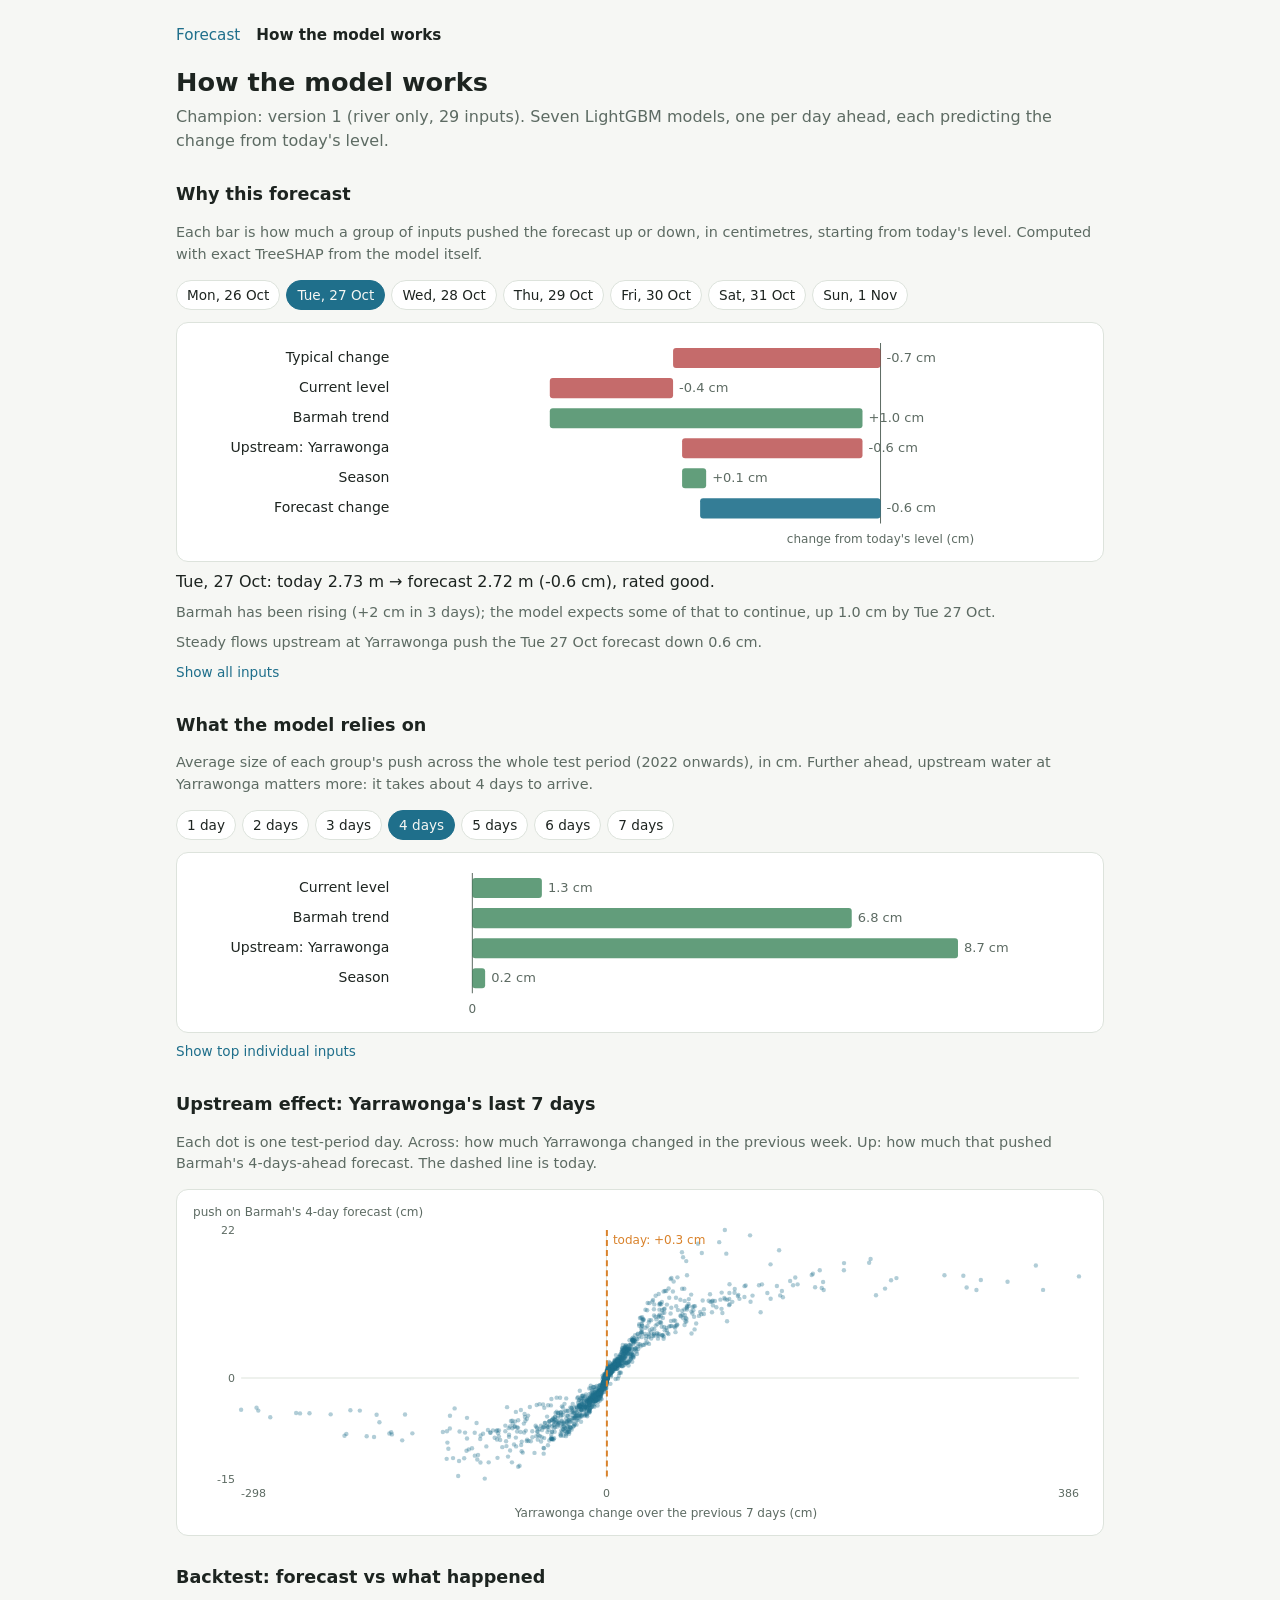
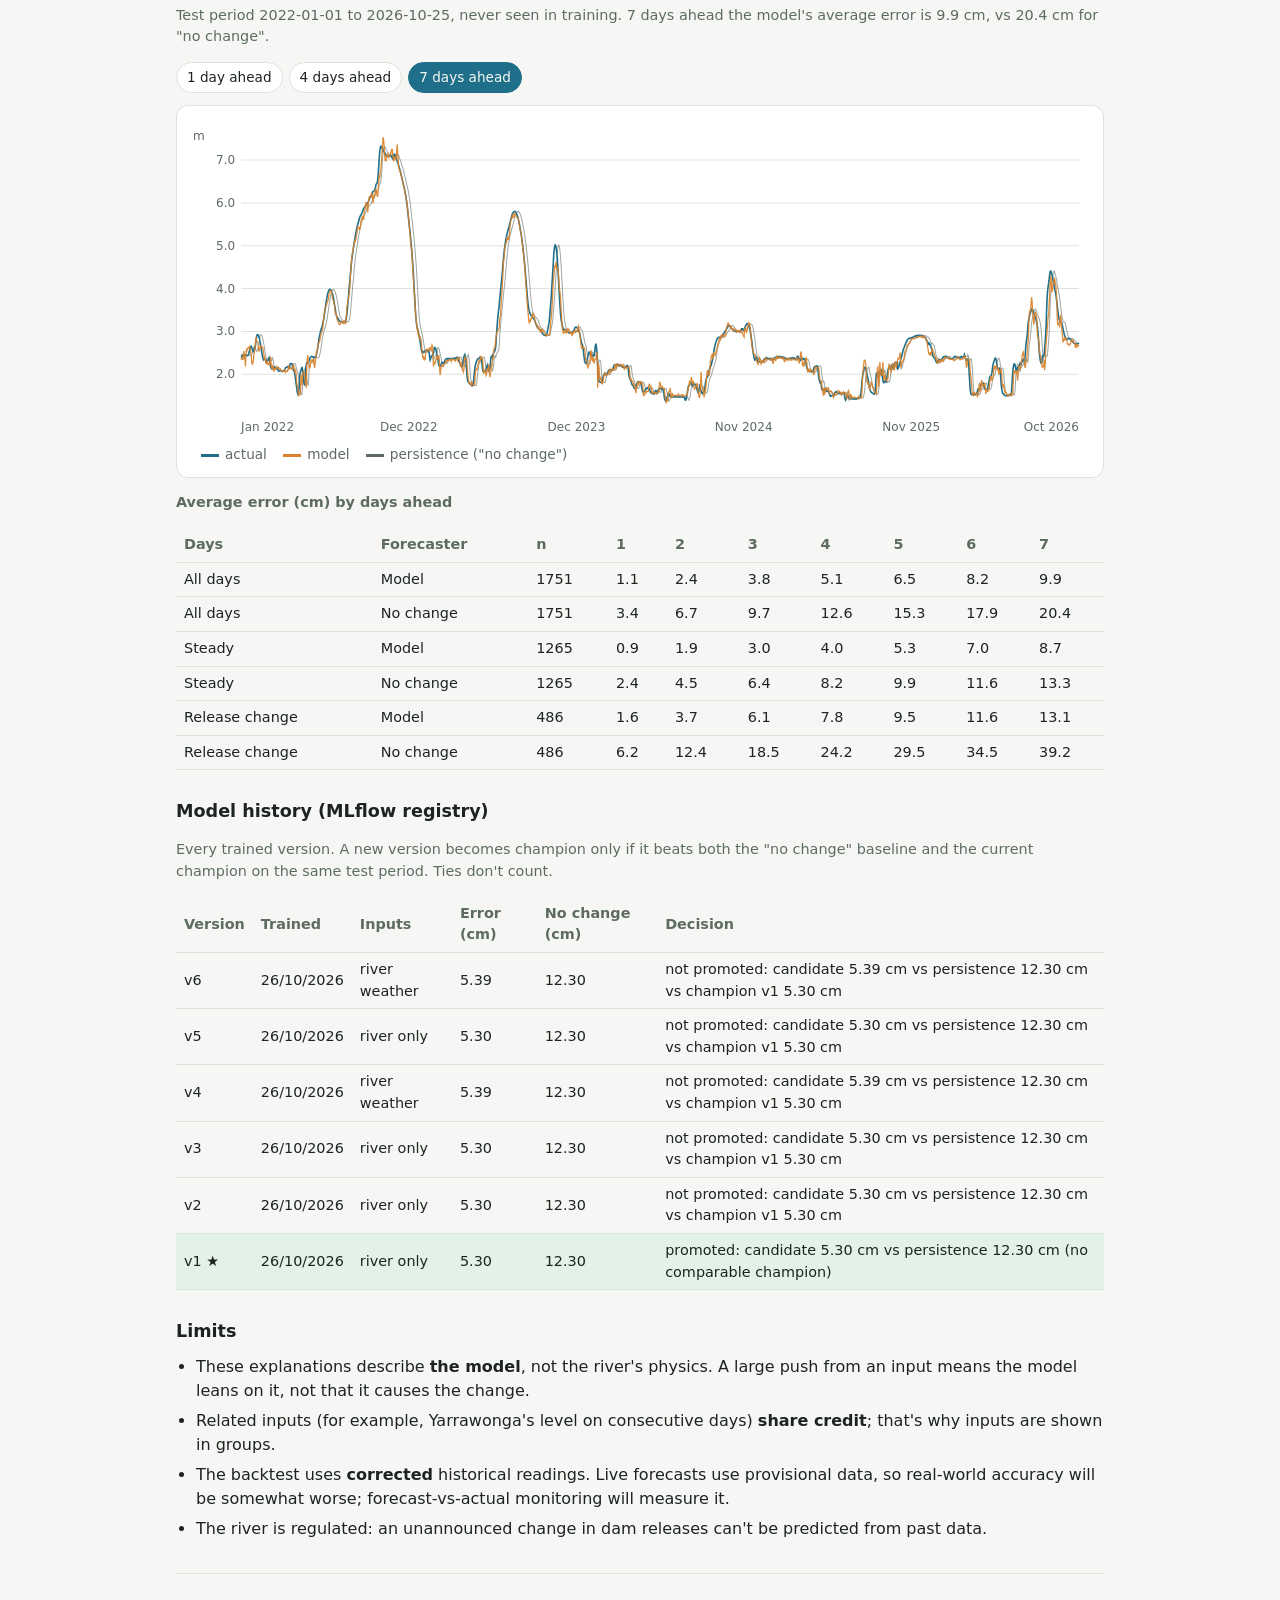
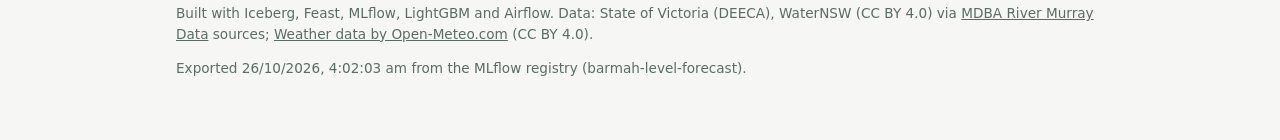
==== site/model.html @ 470d96b7 "Add model explainability page: SHAP, backtest, MLflow registry history - BarmahForecaster.contributi" ====
<!doctype html>
<html lang="en">
<head>
<meta charset="utf-8">
<meta name="viewport" content="width=device-width, initial-scale=1">
<title>Barmah Model Explained</title>
<meta name="description" content="How the Barmah river level forecast works: SHAP explanations, backtest and MLflow model history.">
<link rel="stylesheet" href="style.css">
</head>
<body>
<main>
  <nav><a href="index.html">Forecast</a><a href="model.html" aria-current="page">How the model works</a></nav>
  <h1>How the model works</h1>
  <p class="sub" id="intro">Loading…</p>

  <section id="why">
    <h2>Why this forecast</h2>
    <p class="note">Each bar is how much a group of inputs pushed the forecast up or down, in centimetres,
      starting from today's level. Computed with exact TreeSHAP from the model itself.</p>
    <div class="picker" id="day-picker"></div>
    <div class="chart"><svg id="waterfall" viewBox="0 0 900 260" role="img" aria-label="Forecast explanation waterfall"></svg></div>
    <div id="captions"></div>
    <button class="toggle" id="feat-toggle" aria-expanded="false">Show all inputs</button>
    <div class="scroll" id="feat-detail" hidden></div>
  </section>

  <section>
    <h2>What the model relies on</h2>
    <p class="note">Average size of each group's push across the whole test period (2022 onwards), in cm.
      Further ahead, upstream water at Yarrawonga matters more: it takes about 4 days to arrive.</p>
    <div class="picker" id="imp-picker"></div>
    <div class="chart"><svg id="importance" viewBox="0 0 900 220" role="img" aria-label="Global importance"></svg></div>
    <button class="toggle" id="imp-toggle" aria-expanded="false">Show top individual inputs</button>
    <div class="chart" id="imp-detail-box" hidden><svg id="imp-detail" viewBox="0 0 900 420" role="img" aria-label="Top inputs"></svg></div>
  </section>

  <section>
    <h2>Upstream effect: Yarrawonga's last 7 days</h2>
    <p class="note">Each dot is one test-period day. Across: how much Yarrawonga changed in the previous week.
      Up: how much that pushed Barmah's 4-days-ahead forecast. The dashed line is today.</p>
    <div class="chart"><svg id="effect" viewBox="0 0 900 320" role="img" aria-label="Effect of Yarrawonga change"></svg></div>
  </section>

  <section>
    <h2>Backtest: forecast vs what happened</h2>
    <p class="note" id="bt-note"></p>
    <div class="picker" id="bt-picker"></div>
    <div class="chart"><svg id="backtest" viewBox="0 0 900 320" role="img" aria-label="Backtest"></svg>
      <div class="legend"><span style="background:var(--river)"></span>actual
        <span style="background:var(--forecast)"></span>model
        <span style="background:var(--muted)"></span>persistence ("no change")</div>
    </div>
    <h3 class="note">Average error (cm) by days ahead</h3>
    <div class="scroll" id="scores"></div>
  </section>

  <section>
    <h2>Model history (MLflow registry)</h2>
    <p class="note">Every trained version. A new version becomes champion only if it beats both the
      "no change" baseline and the current champion on the same test period. Ties don't count.</p>
    <div class="scroll" id="history"></div>
  </section>

  <section>
    <h2>Limits</h2>
    <ul class="limits">
      <li>These explanations describe <strong>the model</strong>, not the river's physics. A large push from an
        input means the model leans on it, not that it causes the change.</li>
      <li>Related inputs (for example, Yarrawonga's level on consecutive days) <strong>share credit</strong>; that's why
        inputs are shown in groups.</li>
      <li>The backtest uses <strong>corrected</strong> historical readings. Live forecasts use provisional data, so
        real-world accuracy will be somewhat worse; forecast-vs-actual monitoring will measure it.</li>
      <li>The river is regulated: an unannounced change in dam releases can't be predicted from past data.</li>
    </ul>
  </section>

  <footer>
    <p>Built with Iceberg, Feast, MLflow, LightGBM and Airflow. Data: State of Victoria (DEECA), WaterNSW
      (CC BY 4.0) via <a href="https://riverdata.mdba.gov.au/">MDBA River Murray Data</a> sources;
      <a href="https://open-meteo.com/">Weather data by Open-Meteo.com</a> (CC BY 4.0).</p>
    <p id="meta"></p>
  </footer>
</main>

<script>
const NS = "http://www.w3.org/2000/svg";
const GROUP_ORDER = ["Current level", "Barmah trend", "Upstream: Yarrawonga", "Season", "Weather"];
const css = n => getComputedStyle(document.documentElement).getPropertyValue(n).trim();
const fmtDay = iso => new Date(iso + "T00:00:00").toLocaleDateString("en-AU",
  { weekday: "short", day: "numeric", month: "short" });
const fmtMonth = iso => new Date(iso + "T00:00:00").toLocaleDateString("en-AU", { month: "short", year: "numeric" });
const sign = v => (v > 0 ? "+" : "") + v.toFixed(1);

function el(tag, cls, text) {
  const e = document.createElement(tag);
  if (cls) e.className = cls;
  if (text !== undefined) e.textContent = text;
  return e;
}
function svgReset(svg) { while (svg.firstChild) svg.firstChild.remove(); }
function add(svg, tag, attrs, text) {
  const e = document.createElementNS(NS, tag);
  for (const [k, v] of Object.entries(attrs)) e.setAttribute(k, v);
  if (text !== undefined) e.textContent = text;
  svg.append(e);
  return e;
}
function picker(id, options, initial, onPick) {
  const box = document.getElementById(id);
  box.innerHTML = "";
  const buttons = options.map(([value, label]) => {
    const b = el("button", null, label);
    b.type = "button";
    b.onclick = () => { buttons.forEach(x => x.setAttribute("aria-pressed", String(x === b))); onPick(value); };
    box.append(b);
    return b;
  });
  const start = buttons[Math.max(0, options.findIndex(o => o[0] === initial))];
  start.click();
}
function table(rows, head) {
  const t = el("table"), tr = el("tr");
  head.forEach(h => tr.append(el("th", null, h)));
  t.append(tr);
  rows.forEach(r => {
    const row = el("tr", r.cls);
    r.cells.forEach(c => row.append(el("td", null, c)));
    t.append(row);
  });
  return t;
}

/* Horizontal bars, positive/negative around zero (waterfall when cumulative). */
function hbars(svg, items, { cumulative = false, labelW = 210 } = {}) {
  svgReset(svg);
  const vb = svg.viewBox.baseVal, W = vb.width, rowH = 30, T = 8, B = 26;
  const H = T + B + rowH * items.length;
  svg.setAttribute("viewBox", `0 0 ${W} ${H}`);
  let run = 0;
  const spans = items.map(it => {
    if (it.total) return [0, it.value];
    const a = cumulative ? run : 0, b = a + it.value;
    if (cumulative) run = b;
    return [a, b];
  });
  const ends = spans.flat().concat(0);
  let lo = Math.min(...ends), hi = Math.max(...ends);
  const pad = Math.max(0.5, (hi - lo) * 0.15); lo -= pad; hi += pad;
  const L = labelW, R = 60, x = v => L + (W - L - R) * (v - lo) / (hi - lo);
  add(svg, "line", { x1: x(0), x2: x(0), y1: T, y2: H - B, stroke: css("--muted"), "stroke-width": 1 });
  items.forEach((it, i) => {
    const [a, b] = spans[i], y = T + i * rowH;
    const color = it.total ? css("--river") : (it.value >= 0 ? css("--good") : css("--nogo"));
    add(svg, "text", { x: L - 10, y: y + 19, "text-anchor": "end", "font-size": 14, fill: css("--text") }, it.label);
    add(svg, "rect", { x: Math.min(x(a), x(b)), y: y + 5, width: Math.max(2, Math.abs(x(b) - x(a))),
                       height: rowH - 10, rx: 3, fill: color, opacity: it.total ? 0.9 : 0.75 });
    add(svg, "text", { x: Math.max(x(a), x(b)) + 6, y: y + 19, "font-size": 13, fill: css("--muted") },
        (it.unsigned ? it.value.toFixed(1) : sign(it.value)) + " cm");
  });
  add(svg, "text", { x: x(0), y: H - 6, "text-anchor": "middle", "font-size": 12, fill: css("--muted") },
      cumulative ? "change from today's level (cm)" : "0");
}

/* Line chart over dates. series: [{values, color, width, dash}] */
function lines(svg, dates, series, { yLabel = "m" } = {}) {
  svgReset(svg);
  const W = 900, H = 320, L = 52, R = 12, T = 12, B = 30;
  const all = series.flatMap(s => s.values).filter(v => v != null);
  const lo = Math.floor((Math.min(...all) - 0.1) * 10) / 10, hi = Math.ceil((Math.max(...all) + 0.1) * 10) / 10;
  const x = i => L + (W - L - R) * i / Math.max(1, dates.length - 1);
  const y = v => T + (H - T - B) * (1 - (v - lo) / (hi - lo));
  const step = (hi - lo) > 3 ? 1 : (hi - lo) > 1.5 ? 0.5 : 0.2;
  for (let v = Math.ceil(lo / step) * step; v <= hi + 1e-9; v += step) {
    add(svg, "line", { x1: L, x2: W - R, y1: y(v), y2: y(v), stroke: css("--line") });
    add(svg, "text", { x: L - 6, y: y(v) + 4, "text-anchor": "end", "font-size": 12, fill: css("--muted") }, v.toFixed(1));
  }
  add(svg, "text", { x: 4, y: T + 10, "font-size": 12, fill: css("--muted") }, yLabel);
  for (const s of series) {
    add(svg, "polyline", { points: s.values.map((v, i) => `${x(i)},${y(v)}`).join(" "), fill: "none",
      stroke: s.color, "stroke-width": s.width || 1.5, "stroke-dasharray": s.dash || "", opacity: s.opacity || 1 });
  }
  const ticks = 5;
  for (let k = 0; k <= ticks; k++) {
    const i = Math.round((dates.length - 1) * k / ticks);
    add(svg, "text", { x: x(i), y: H - 8, "font-size": 12, fill: css("--muted"),
      "text-anchor": k === 0 ? "start" : k === ticks ? "end" : "middle" }, fmtMonth(dates[i]));
  }
}

function scatter(svg, points, todayX) {
  svgReset(svg);
  const W = 900, H = 320, L = 52, R = 12, T = 28, B = 44;
  const xs = points.map(p => p[0]).concat(todayX ?? []), ys = points.map(p => p[1]);
  const xlo = Math.min(...xs), xhi = Math.max(...xs), ylo = Math.min(...ys, 0), yhi = Math.max(...ys, 0);
  const x = v => L + (W - L - R) * (v - xlo) / (xhi - xlo || 1);
  const y = v => T + (H - T - B) * (1 - (v - ylo) / (yhi - ylo || 1));
  add(svg, "line", { x1: L, x2: W - R, y1: y(0), y2: y(0), stroke: css("--line") });
  add(svg, "line", { x1: x(0), x2: x(0), y1: T, y2: H - B, stroke: css("--line") });
  for (const [px, py] of points) add(svg, "circle", { cx: x(px), cy: y(py), r: 2.2, fill: css("--river"), opacity: 0.35 });
  if (todayX != null) {
    add(svg, "line", { x1: x(todayX), x2: x(todayX), y1: T, y2: H - B, stroke: css("--forecast"),
                       "stroke-width": 2, "stroke-dasharray": "6 4" });
    add(svg, "text", { x: x(todayX) + 6, y: T + 14, "font-size": 12, fill: css("--forecast") },
        `today: ${sign(todayX)} cm`);
  }
  add(svg, "text", { x: (L + W) / 2, y: H - 6, "text-anchor": "middle", "font-size": 12, fill: css("--muted") },
      "Yarrawonga change over the previous 7 days (cm)");
  add(svg, "text", { x: 4, y: 14, "font-size": 12, fill: css("--muted") }, "push on Barmah's 4-day forecast (cm)");
  [[xlo, "start"], [0, "middle"], [xhi, "end"]].forEach(([v, anchor]) =>
    add(svg, "text", { x: x(v), y: H - 26, "text-anchor": anchor, "font-size": 11, fill: css("--muted") }, Math.round(v)));
  for (const v of [ylo, 0, yhi]) add(svg, "text", { x: L - 6, y: y(v) + 4, "text-anchor": "end", "font-size": 11,
                                                     fill: css("--muted") }, v.toFixed(0));
}

function renderWhy(forecast, date) {
  const day = forecast.days.find(d => d.date === date) || forecast.days[0];
  const ex = day.explanation;
  const items = [{ label: "Typical change", value: ex.base_cm }];
  for (const g of GROUP_ORDER) if (g in ex.groups_cm) items.push({ label: g, value: ex.groups_cm[g] });
  const total = Math.round((ex.forecast_m - ex.current_m) * 1000) / 10;
  items.push({ label: "Forecast change", value: total, total: true });
  hbars(document.getElementById("waterfall"), items, { cumulative: true });

  const cap = document.getElementById("captions");
  cap.innerHTML = "";
  cap.append(el("p", "caption", `${fmtDay(day.date)}: today ${ex.current_m.toFixed(2)} m → forecast ` +
    `${ex.forecast_m.toFixed(2)} m (${sign(total)} cm), rated ${day.rating}.`));
  ex.captions.forEach(c => cap.append(el("p", "caption note", c)));

  const detail = document.getElementById("feat-detail");
  detail.innerHTML = "";
  detail.append(table(Object.entries(ex.features_cm).map(([k, v]) => ({ cells: [k, sign(v) + " cm"] })),
                      ["Input", "Push"]));
}

function renderImportance(card, h) {
  const imp = card.importance[String(h)];
  hbars(document.getElementById("importance"),
        GROUP_ORDER.filter(g => g in imp.groups).map(g => ({ label: g, value: imp.groups[g], unsigned: true })));
  const top = Object.entries(imp.features).slice(0, 12).map(([k, v]) => ({ label: k, value: v, unsigned: true }));
  hbars(document.getElementById("imp-detail"), top);
}

function renderBacktest(card, h) {
  const bt = card.backtest[String(h)];
  lines(document.getElementById("backtest"), bt.dates, [
    { values: bt.persistence, color: css("--muted"), width: 1, opacity: 0.6 },
    { values: bt.actual, color: css("--river"), width: 1.6 },
    { values: bt.predicted, color: css("--forecast"), width: 1.3, opacity: 0.9 },
  ]);
  const all = card.scores_cm.find(s => s.regime === "all" && s.forecaster === "model");
  const base = card.scores_cm.find(s => s.regime === "all" && s.forecaster === "persistence");
  document.getElementById("bt-note").textContent =
    `Test period ${card.test_start} to ${card.test_end}, never seen in training. ` +
    `${h} day${h > 1 ? "s" : ""} ahead the model's average error is ${all.mae[h - 1].toFixed(1)} cm, ` +
    `vs ${base.mae[h - 1].toFixed(1)} cm for "no change".`;
}

function toggle(btnId, boxId, onLabel, offLabel) {
  const b = document.getElementById(btnId), box = document.getElementById(boxId);
  b.onclick = () => {
    box.hidden = !box.hidden;
    b.setAttribute("aria-expanded", String(!box.hidden));
    b.textContent = box.hidden ? onLabel : offLabel;
  };
}

Promise.all([
  fetch("forecast.json", { cache: "no-store" }).then(r => r.json()),
  fetch("models.json", { cache: "no-store" }).then(r => r.json()),
]).then(([forecast, models]) => {
  const card = models.champion_card;
  const champ = models.history.find(v => v.champion);
  document.getElementById("intro").textContent =
    `Champion: version ${champ.version} (${champ.feature_set.replace("_", " ")}, ${card.n_features} inputs). ` +
    `Seven LightGBM models, one per day ahead, each predicting the change from today's level.`;

  if (forecast.status === "ok") {
    const fromHash = (location.hash.match(/day=([\d-]+)/) || [])[1];
    const initial = fromHash || (forecast.days[1] || forecast.days[0]).date;
    picker("day-picker", forecast.days.map(d => [d.date, fmtDay(d.date)]), initial, d => renderWhy(forecast, d));
    if (fromHash) document.getElementById("why").scrollIntoView();
  } else {
    document.getElementById("captions").textContent = "No forecast right now: " + (forecast.reason || "");
  }
  toggle("feat-toggle", "feat-detail", "Show all inputs", "Hide inputs");
  toggle("imp-toggle", "imp-detail-box", "Show top individual inputs", "Hide individual inputs");

  picker("imp-picker", [1, 2, 3, 4, 5, 6, 7].map(h => [h, h === 1 ? "1 day" : h + " days"]), 4,
         h => renderImportance(card, h));

  const todayEx = forecast.status === "ok" ? forecast.days.find(d => d.horizon === card.effect.horizon) : null;
  const todayX = todayEx?.explanation?.inputs?.yarra_change_7d;
  scatter(document.getElementById("effect"), card.effect.points, todayX == null ? null : todayX * 100);

  picker("bt-picker", [1, 4, 7].map(h => [h, h === 1 ? "1 day ahead" : h + " days ahead"]), 7,
         h => renderBacktest(card, h));

  const label = { all: "All days", steady: "Steady", release_change: "Release change" };
  document.getElementById("scores").append(table(card.scores_cm.map(s => ({
    cells: [label[s.regime] || s.regime, s.forecaster === "model" ? "Model" : "No change", s.n, ...s.mae.map(v => v.toFixed(1))],
  })), ["Days", "Forecaster", "n", "1", "2", "3", "4", "5", "6", "7"]));

  document.getElementById("history").append(table(models.history.map(v => ({
    cls: v.champion ? "champion" : "",
    cells: ["v" + v.version + (v.champion ? " ★" : ""), new Date(v.created).toLocaleDateString("en-AU"),
            v.feature_set.replace("_", " "), v.mae_mean_cm.toFixed(2), v.persistence_mean_cm.toFixed(2),
            // Tags store metres; show cm like the rest of the page.
            v.promotion.replace(/(\d+\.\d+) m/g, (m, n) => (parseFloat(n) * 100).toFixed(2) + " cm")],
  })), ["Version", "Trained", "Inputs", "Error (cm)", "No change (cm)", "Decision"]));

  document.getElementById("meta").textContent =
    `Exported ${new Date(models.exported_at).toLocaleString("en-AU")} from the MLflow registry ` +
    `(${models.model_name}).`;
}).catch(e => {
  document.getElementById("intro").textContent = "Could not load model data: " + e;
});
</script>
</body>
</html>
---- site/style.css ----
:root {
  --bg: #f6f7f4; --card: #ffffff; --text: #1d2420; --muted: #5d6b63; --line: #dde3dc;
  --river: #1f6f8b; --forecast: #d9822b;
  --good: #2e7d4f; --good-bg: #e3f2e8; --marginal: #a26a00; --marginal-bg: #fbf0d9;
  --nogo: #b23a3a; --nogo-bg: #f8e1e1; --none: #5d6b63; --none-bg: #eceeea;
}
@media (prefers-color-scheme: dark) {
  :root:not([data-theme="light"]) {
    --bg: #121614; --card: #1b211e; --text: #e6ece8; --muted: #9aa8a0; --line: #2c3530;
    --river: #5fb3d1; --forecast: #f0a356;
    --good: #6fcf97; --good-bg: #1d3226; --marginal: #f2c14e; --marginal-bg: #3a3020;
    --nogo: #f08080; --nogo-bg: #3b2222; --none: #9aa8a0; --none-bg: #262c29;
  }
}
:root[data-theme="dark"] {
  --bg: #121614; --card: #1b211e; --text: #e6ece8; --muted: #9aa8a0; --line: #2c3530;
  --river: #5fb3d1; --forecast: #f0a356;
  --good: #6fcf97; --good-bg: #1d3226; --marginal: #f2c14e; --marginal-bg: #3a3020;
  --nogo: #f08080; --nogo-bg: #3b2222; --none: #9aa8a0; --none-bg: #262c29;
}
* { box-sizing: border-box; }
body { margin: 0; background: var(--bg); color: var(--text);
       font: 16px/1.5 system-ui, -apple-system, "Segoe UI", sans-serif; }
main { max-width: 960px; margin: 0 auto; padding: 24px 16px 48px; }
h1 { font-size: 1.6rem; margin: 0 0 4px; }
.sub { color: var(--muted); margin: 0 0 20px; }
.status { background: var(--card); border: 1px solid var(--line); border-radius: 12px;
          padding: 14px 16px; margin-bottom: 20px; }
.status strong { font-size: 1.15rem; }
.days { display: grid; grid-template-columns: repeat(auto-fill, minmax(120px, 1fr)); gap: 10px; }
.day { border-radius: 12px; padding: 12px; border: 1px solid var(--line); background: var(--card); }
.day .date { font-weight: 600; }
.day .rating { display: inline-block; margin: 6px 0; padding: 2px 8px; border-radius: 999px;
               font-size: .85rem; font-weight: 600; }
.good .rating { color: var(--good); background: var(--good-bg); }
.marginal .rating { color: var(--marginal); background: var(--marginal-bg); }
.no-go .rating { color: var(--nogo); background: var(--nogo-bg); }
.none .rating { color: var(--none); background: var(--none-bg); }
.day .num { font-size: 1.25rem; font-variant-numeric: tabular-nums; }
.day .meta, .day .why { color: var(--muted); font-size: .85rem; }
.day .why { margin-top: 6px; }
section { margin-top: 28px; }
h2 { font-size: 1.1rem; margin: 0 0 10px; }
.chart { background: var(--card); border: 1px solid var(--line); border-radius: 12px; padding: 12px; }
svg { width: 100%; height: auto; display: block; }
.legend { color: var(--muted); font-size: .85rem; margin-top: 6px; }
.legend span { display: inline-block; width: 18px; height: 3px; vertical-align: middle; margin: 0 6px 0 12px; }
footer { margin-top: 32px; color: var(--muted); font-size: .85rem; border-top: 1px solid var(--line); padding-top: 16px; }
footer a { color: inherit; }
.error { color: var(--nogo); }

/* --- shared extras (nav, model page) --- */
nav { display: flex; gap: 16px; margin-bottom: 16px; font-size: .95rem; }
nav a { color: var(--river); text-decoration: none; }
nav a[aria-current="page"] { color: var(--text); font-weight: 600; }
.why-link { display: inline-block; margin-top: 6px; font-size: .85rem; color: var(--river); }
.picker { display: flex; flex-wrap: wrap; gap: 6px; margin: 0 0 12px; }
.picker button { font: inherit; font-size: .85rem; padding: 4px 10px; border-radius: 999px;
                 border: 1px solid var(--line); background: var(--card); color: var(--text); cursor: pointer; }
.picker button[aria-pressed="true"] { background: var(--river); border-color: var(--river); color: var(--bg); }
.caption { margin: 8px 0 0; }
.note { color: var(--muted); font-size: .9rem; }
table { border-collapse: collapse; width: 100%; font-size: .9rem; font-variant-numeric: tabular-nums; }
th, td { text-align: left; padding: 6px 8px; border-bottom: 1px solid var(--line); }
th { color: var(--muted); font-weight: 600; }
tr.champion td { background: var(--good-bg); }
.scroll { overflow-x: auto; }
.toggle { font: inherit; font-size: .85rem; background: none; border: 0; color: var(--river);
          cursor: pointer; padding: 0; margin-top: 8px; }
ul.limits { padding-left: 20px; margin: 0; }
ul.limits li { margin-bottom: 6px; }
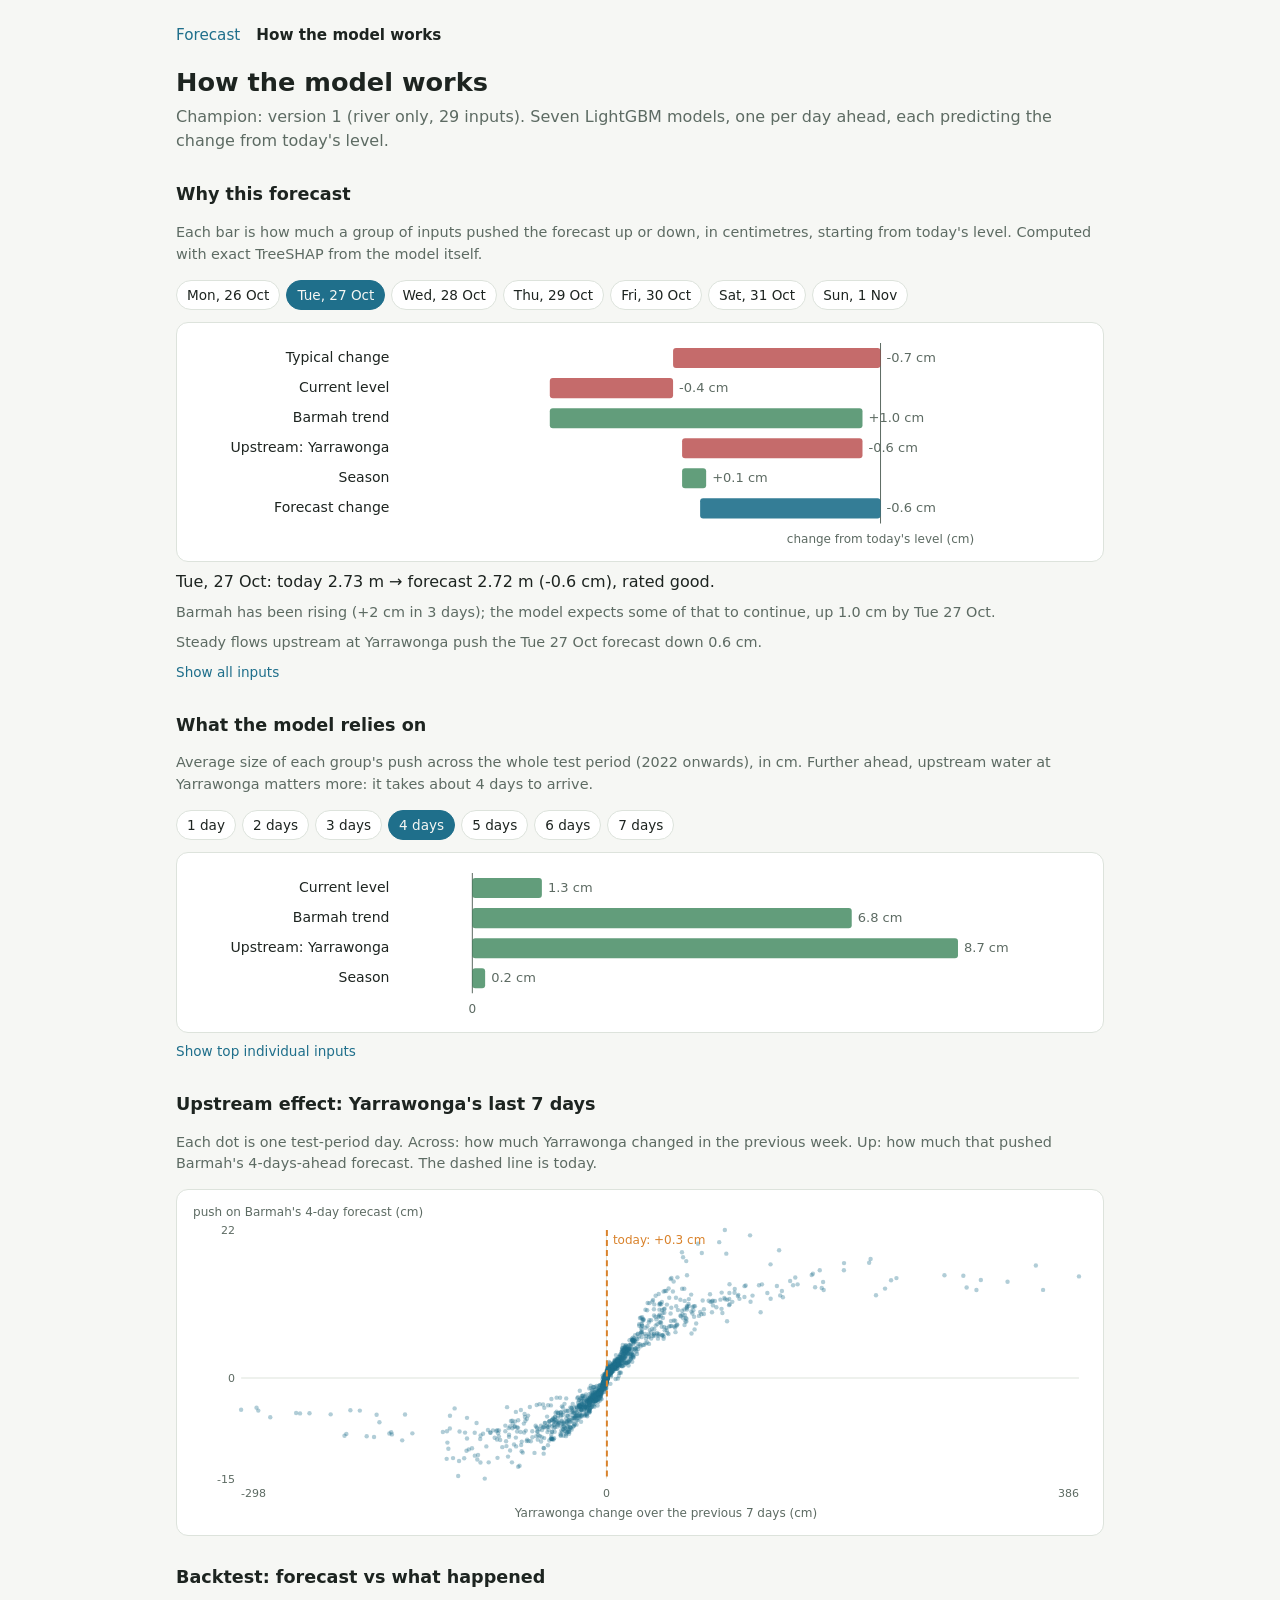
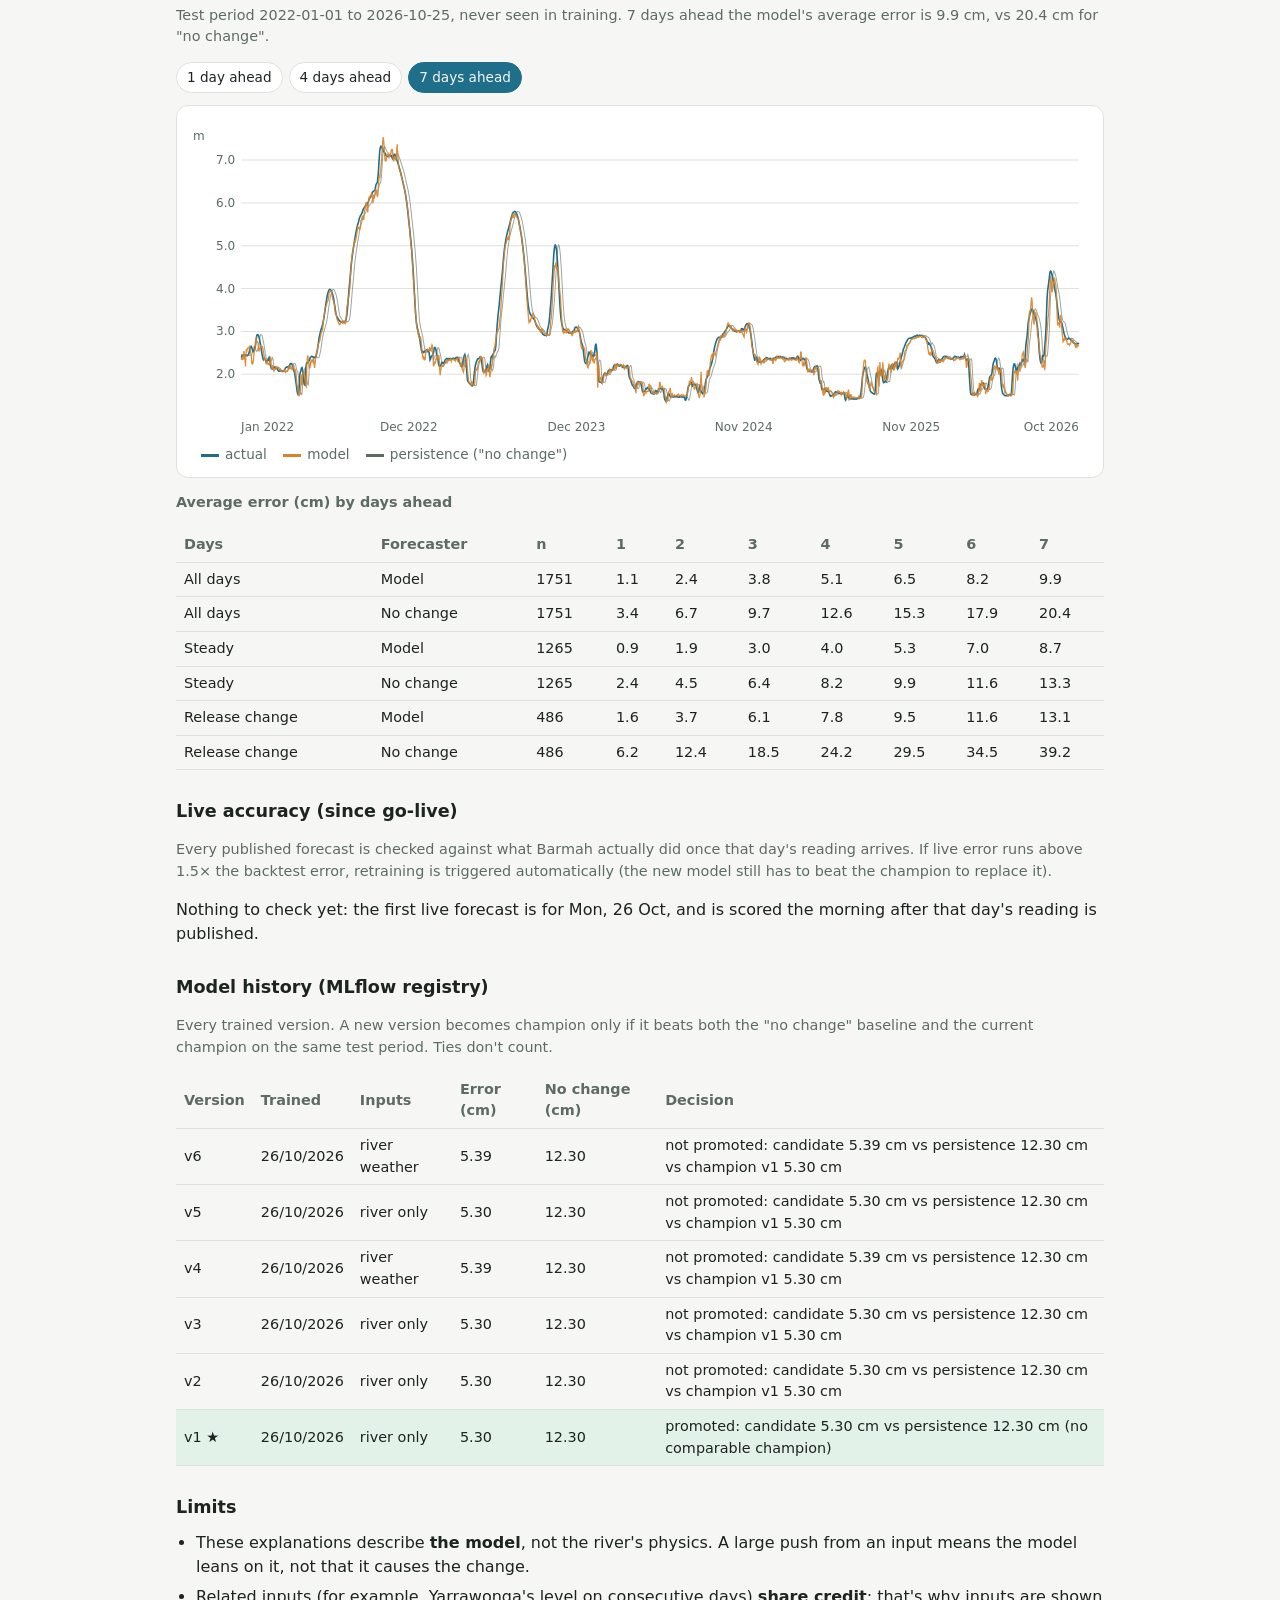
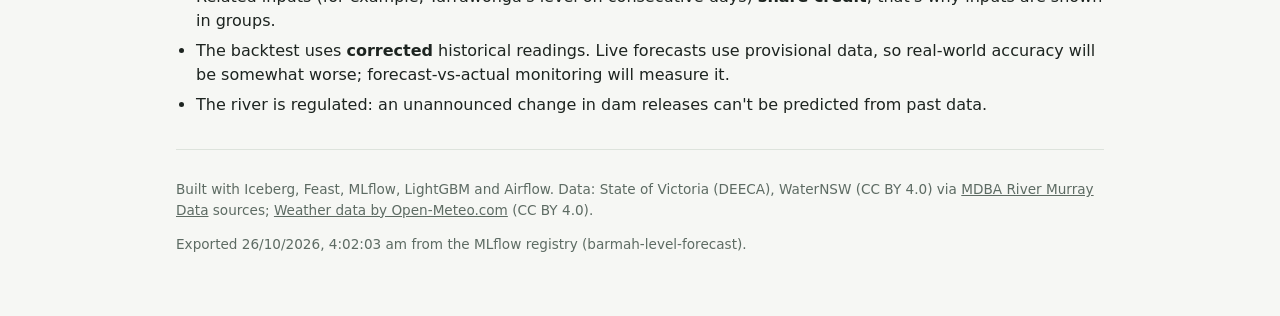
==== commit ccd67e5d: "Add Step 10: live monitoring, degradation-triggered retraining, CI - transforms.monitoring: latest i" ====
--- a/site/model.html
+++ b/site/model.html
@@ -52,6 +52,14 @@
     </div>
     <h3 class="note">Average error (cm) by days ahead</h3>
     <div class="scroll" id="scores"></div>
+  </section>
+
+  <section>
+    <h2>Live accuracy (since go-live)</h2>
+    <p class="note">Every published forecast is checked against what Barmah actually did once that day's
+      reading arrives. If live error runs above 1.5× the backtest error, retraining is triggered
+      automatically (the new model still has to beat the champion to replace it).</p>
+    <div id="live"></div>
   </section>
 
   <section>
@@ -265,10 +273,31 @@
   };
 }
 
+function renderLive(mon) {
+  const box = document.getElementById("live");
+  if (!mon) { box.append(el("p", "note", "Monitoring data not published yet.")); return; }
+  if (!mon.matured) {
+    const due = mon.first_target_date ? fmtDay(mon.first_target_date) : "the first forecast day";
+    box.append(el("p", null, `Nothing to check yet: the first live forecast is for ${due}, and is ` +
+      `scored the morning after that day's reading is published.`));
+    return;
+  }
+  const label = { ok: "OK", waiting: "waiting", degraded: "DEGRADED" };
+  box.append(el("p", null, mon.degraded
+    ? "⚠ Live error is above threshold on at least one horizon; retraining was triggered."
+    : `${mon.matured} matured forecasts checked (last ${mon.window_days} days). No degradation.`));
+  const cm = v => v == null ? "—" : (v * 100).toFixed(1);
+  box.append(table(mon.horizons.map(h => ({ cells: [h.horizon, h.n, cm(h.live_mae_m), cm(h.backtest_mae_m),
+    cm(h.persistence_mae_m), label[h.status] || h.status] })),
+    ["Days ahead", "Checked", "Live error (cm)", "Backtest (cm)", "No change (cm)", "Status"]));
+}
+
 Promise.all([
   fetch("forecast.json", { cache: "no-store" }).then(r => r.json()),
   fetch("models.json", { cache: "no-store" }).then(r => r.json()),
-]).then(([forecast, models]) => {
+  fetch("monitoring.json", { cache: "no-store" }).then(r => r.ok ? r.json() : null).catch(() => null),
+]).then(([forecast, models, monitoring]) => {
+  renderLive(monitoring);
   const card = models.champion_card;
   const champ = models.history.find(v => v.champion);
   document.getElementById("intro").textContent =
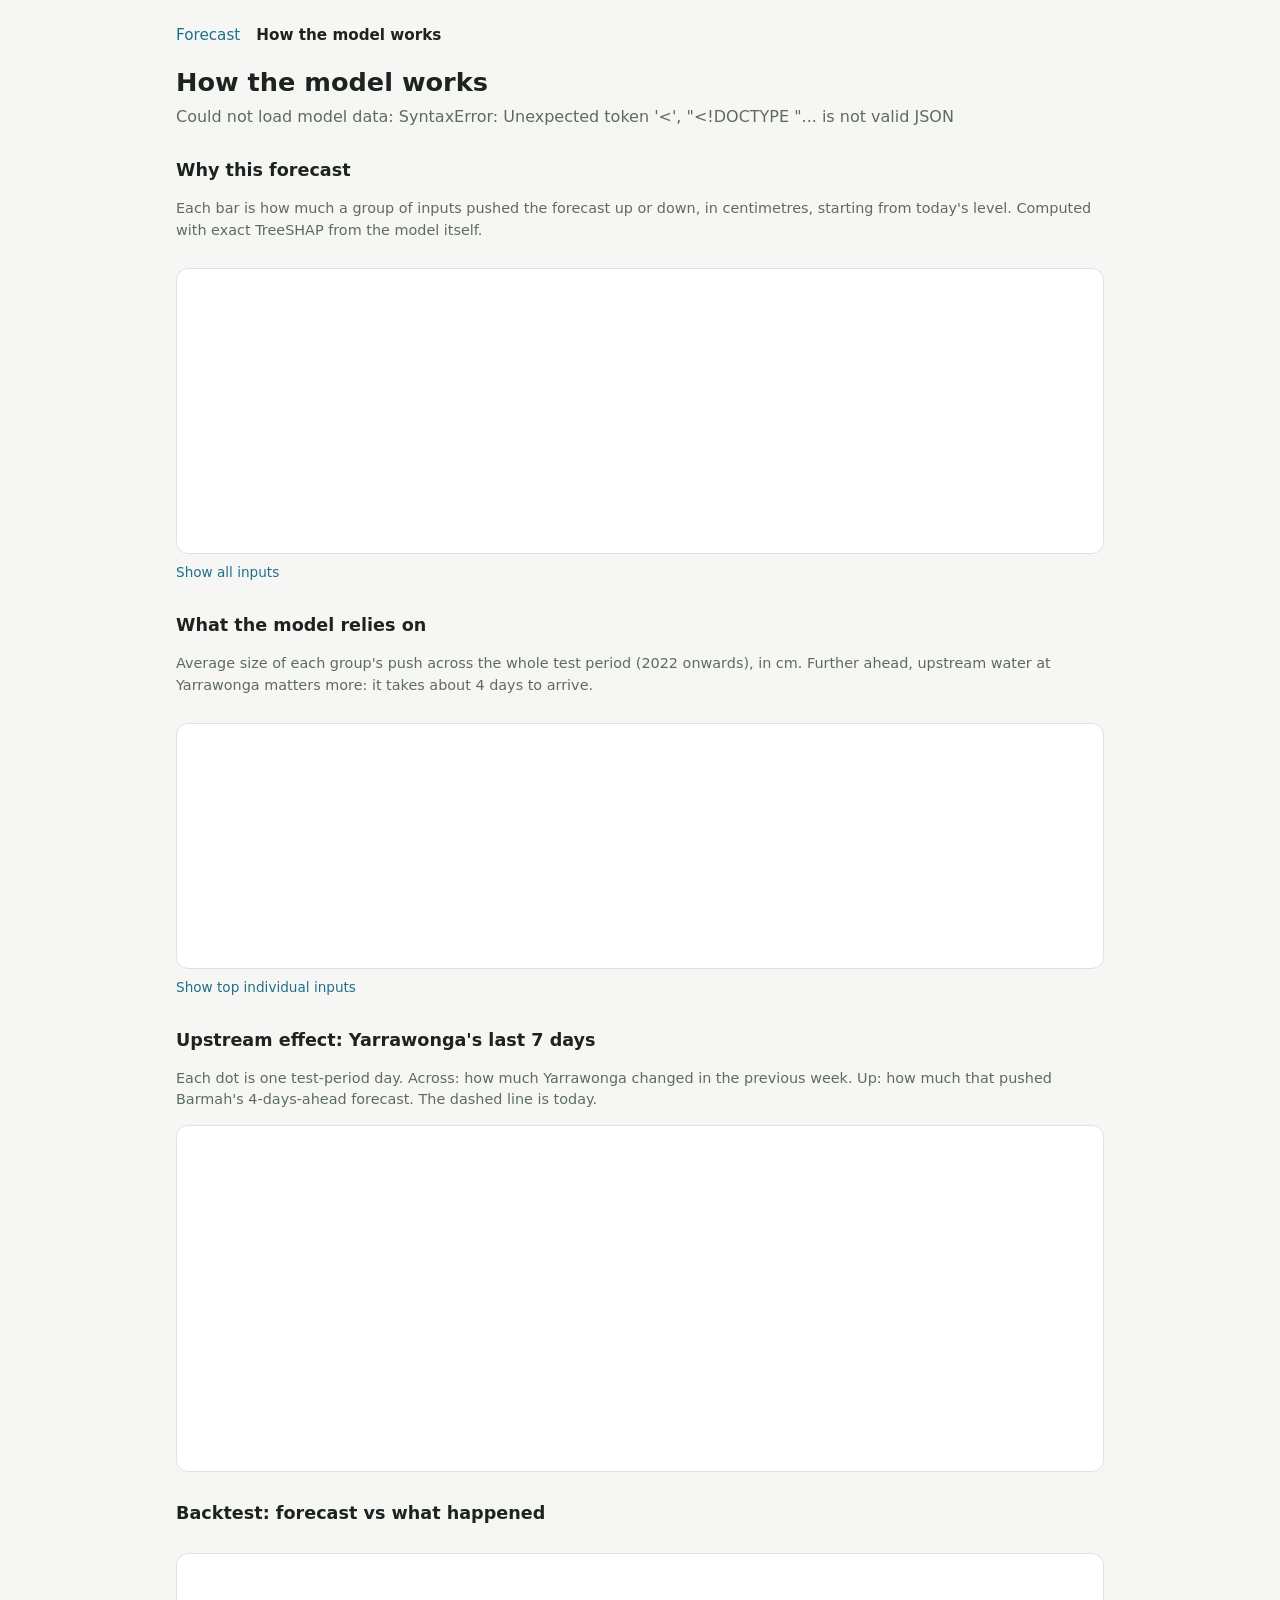
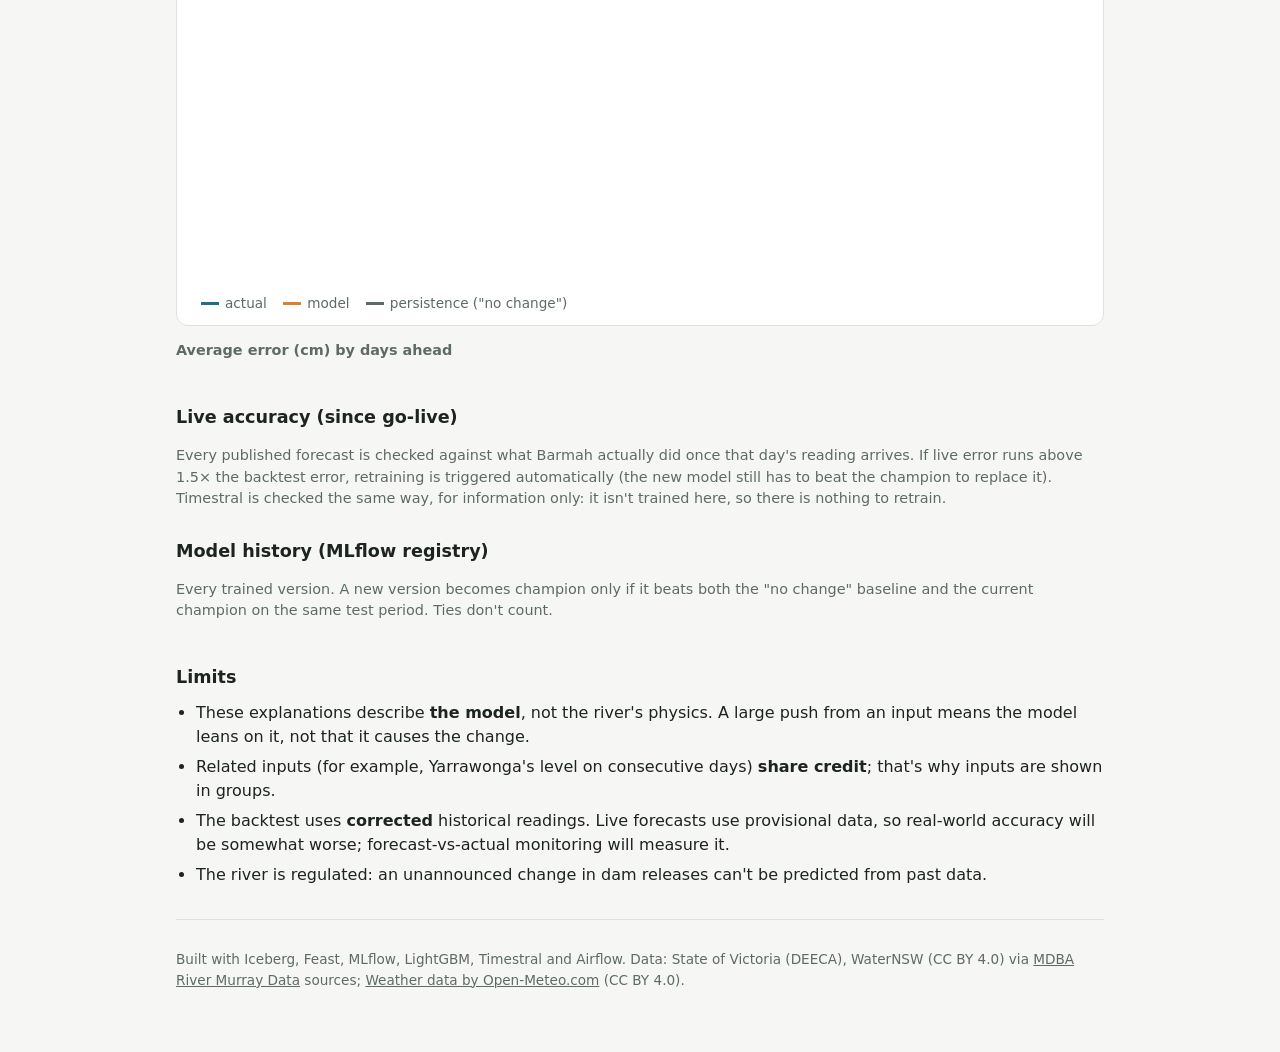
==== commit 444e5be3: "Add Timestral 28M zero-shot second opinion alongside LightGBM - Backtest both variants (Barmah only," ====
--- a/site/model.html
+++ b/site/model.html
@@ -54,12 +54,26 @@
     <div class="scroll" id="scores"></div>
   </section>
 
+  <section id="compare" hidden>
+    <h2>Model comparison: LightGBM vs Timestral</h2>
+    <p class="note">Same test period, same targets, one forecast per day using only data up to that day.
+      Timestral is Mistral's general-purpose time-series model, used <strong>zero-shot</strong>: it was never
+      trained on this river. It runs daily as a second opinion under the main forecast and never replaces it.</p>
+    <p id="compare-summary"></p>
+    <h3 class="note">Average error (cm) by days ahead, all test days</h3>
+    <div class="scroll" id="compare-table"></div>
+    <h3 class="note">On days when dam releases changed</h3>
+    <div class="scroll" id="compare-release"></div>
+  </section>
+
   <section>
     <h2>Live accuracy (since go-live)</h2>
     <p class="note">Every published forecast is checked against what Barmah actually did once that day's
       reading arrives. If live error runs above 1.5× the backtest error, retraining is triggered
-      automatically (the new model still has to beat the champion to replace it).</p>
+      automatically (the new model still has to beat the champion to replace it). Timestral is
+      checked the same way, for information only: it isn't trained here, so there is nothing to retrain.</p>
     <div id="live"></div>
+    <div id="live-second"></div>
   </section>
 
   <section>
@@ -83,7 +97,7 @@
   </section>
 
   <footer>
-    <p>Built with Iceberg, Feast, MLflow, LightGBM and Airflow. Data: State of Victoria (DEECA), WaterNSW
+    <p>Built with Iceberg, Feast, MLflow, LightGBM, Timestral and Airflow. Data: State of Victoria (DEECA), WaterNSW
       (CC BY 4.0) via <a href="https://riverdata.mdba.gov.au/">MDBA River Murray Data</a> sources;
       <a href="https://open-meteo.com/">Weather data by Open-Meteo.com</a> (CC BY 4.0).</p>
     <p id="meta"></p>
@@ -273,6 +287,59 @@
   };
 }
 
+function renderCompare(models) {
+  const so = models.second_opinion;
+  if (!so) return;
+  document.getElementById("compare").hidden = false;
+  const lgb = models.champion_card, champ = models.history.find(v => v.champion);
+  const find = (card, regime, f) => card.scores_cm.find(s => s.regime === regime && s.forecaster === f);
+  const mean = a => a.reduce((x, y) => x + y, 0) / a.length;
+  const pct = c => Math.round(mean(c) * 100) + "%";
+  const NAMES = { with_yarrawonga: "Barmah + Yarrawonga", barmah_only: "Barmah only" };
+  const lgbAll = find(lgb, "all", "model").mae, base = find(lgb, "all", "persistence").mae;
+  const rows = [
+    { cls: "champion", cells: [`LightGBM v${champ.version} ★ main forecast`, mean(lgbAll).toFixed(2),
+      ...lgbAll.map(v => v.toFixed(1)), "—"] },
+    ...so.variants.map(v => ({ cls: v.live ? "second" : "", cells: [
+      `Timestral 28M, ${NAMES[v.variant] || v.variant}${v.live ? " (second opinion)" : ""}`,
+      v.mae_mean_cm.toFixed(2), ...v.mae_cm.map(x => x.toFixed(1)), pct(v.coverage80)] })),
+    { cells: ['"No change" (persistence)', mean(base).toFixed(2), ...base.map(v => v.toFixed(1)), "—"] },
+  ];
+  document.getElementById("compare-table").append(table(rows,
+    ["Forecaster", "Mean", "1", "2", "3", "4", "5", "6", "7", "In 80% range"]));
+
+  const tsAll = find(so.card, "all", "model").mae;
+  const lgbWins = tsAll.map((t, i) => lgbAll[i] <= t);
+  const firstTs = lgbWins.indexOf(false);
+  document.getElementById("compare-summary").textContent = firstTs < 0
+    ? "LightGBM is more accurate at every horizon."
+    : lgbWins.slice(firstTs).every(w => !w) && firstTs > 0
+      ? `LightGBM is more accurate up to ${firstTs} day${firstTs > 1 ? "s" : ""} ahead; Timestral is more ` +
+        `accurate from ${firstTs + 1} days ahead, with no training at all. Its 80% range held the actual level ` +
+        `${pct(so.variants.find(v => v.live).coverage80)} of the time (ideal: 80%). Without Yarrawonga's ` +
+        `upstream readings it does much worse, so knowing what's coming down the river matters to both models.`
+      : "Neither model wins everywhere: see the table.";
+
+  const rel = [["LightGBM", find(lgb, "release_change", "model")], ["Timestral", find(so.card, "release_change", "model")],
+               ['"No change"', find(lgb, "release_change", "persistence")]];
+  document.getElementById("compare-release").append(table(rel.map(([n, s]) => ({
+    cells: [n, s.n, ...s.mae.map(v => v.toFixed(1))] })), ["Forecaster", "n", "1", "2", "3", "4", "5", "6", "7"]));
+}
+
+function renderLiveSecond(mon) {
+  const so = mon && mon.second_opinion, box = document.getElementById("live-second");
+  if (!so) return;
+  box.append(el("h3", "note", `Timestral v${so.model_version} (second opinion)`));
+  if (!so.matured) {
+    box.append(el("p", "note", so.first_target_date
+      ? `First check on ${fmtDay(so.first_target_date)}'s reading.` : "No second-opinion forecasts issued yet."));
+    return;
+  }
+  const cm = v => v == null ? "—" : (v * 100).toFixed(1);
+  box.append(table(so.horizons.map(h => ({ cells: [h.horizon, h.n, cm(h.live_mae_m), cm(h.backtest_mae_m),
+    cm(h.persistence_mae_m)] })), ["Days ahead", "Checked", "Live error (cm)", "Backtest (cm)", "No change (cm)"]));
+}
+
 function renderLive(mon) {
   const box = document.getElementById("live");
   if (!mon) { box.append(el("p", "note", "Monitoring data not published yet.")); return; }
@@ -298,6 +365,8 @@
   fetch("monitoring.json", { cache: "no-store" }).then(r => r.ok ? r.json() : null).catch(() => null),
 ]).then(([forecast, models, monitoring]) => {
   renderLive(monitoring);
+  renderLiveSecond(monitoring);
+  renderCompare(models);
   const card = models.champion_card;
   const champ = models.history.find(v => v.champion);
   document.getElementById("intro").textContent =
--- a/site/style.css
+++ b/site/style.css
@@ -1,20 +1,20 @@
 :root {
   --bg: #f6f7f4; --card: #ffffff; --text: #1d2420; --muted: #5d6b63; --line: #dde3dc;
-  --river: #1f6f8b; --forecast: #d9822b;
+  --river: #1f6f8b; --forecast: #d9822b; --second: #7b5ea7;
   --good: #2e7d4f; --good-bg: #e3f2e8; --marginal: #a26a00; --marginal-bg: #fbf0d9;
   --nogo: #b23a3a; --nogo-bg: #f8e1e1; --none: #5d6b63; --none-bg: #eceeea;
 }
 @media (prefers-color-scheme: dark) {
   :root:not([data-theme="light"]) {
     --bg: #121614; --card: #1b211e; --text: #e6ece8; --muted: #9aa8a0; --line: #2c3530;
-    --river: #5fb3d1; --forecast: #f0a356;
+    --river: #5fb3d1; --forecast: #f0a356; --second: #b49be0;
     --good: #6fcf97; --good-bg: #1d3226; --marginal: #f2c14e; --marginal-bg: #3a3020;
     --nogo: #f08080; --nogo-bg: #3b2222; --none: #9aa8a0; --none-bg: #262c29;
   }
 }
 :root[data-theme="dark"] {
   --bg: #121614; --card: #1b211e; --text: #e6ece8; --muted: #9aa8a0; --line: #2c3530;
-  --river: #5fb3d1; --forecast: #f0a356;
+  --river: #5fb3d1; --forecast: #f0a356; --second: #b49be0;
   --good: #6fcf97; --good-bg: #1d3226; --marginal: #f2c14e; --marginal-bg: #3a3020;
   --nogo: #f08080; --nogo-bg: #3b2222; --none: #9aa8a0; --none-bg: #262c29;
 }
@@ -69,3 +69,13 @@
           cursor: pointer; padding: 0; margin-top: 8px; }
 ul.limits { padding-left: 20px; margin: 0; }
 ul.limits li { margin-bottom: 6px; }
+
+/* Second opinion (Timestral): same cards, quieter, with a purple accent. */
+.second-head { margin: 22px 0 4px; font-size: 1.05rem; }
+.second-head span { color: var(--second); }
+.days.second .day { border-left: 3px solid var(--second); }
+.day .range { color: var(--muted); font-size: .8rem; font-variant-numeric: tabular-nums; white-space: nowrap; }
+.legend b { font-weight: normal; }
+.legend [hidden] { display: none; }
+.day .pgood { font-size: .85rem; margin-top: 4px; }
+tr.second td:first-child { box-shadow: inset 3px 0 0 var(--second); }
